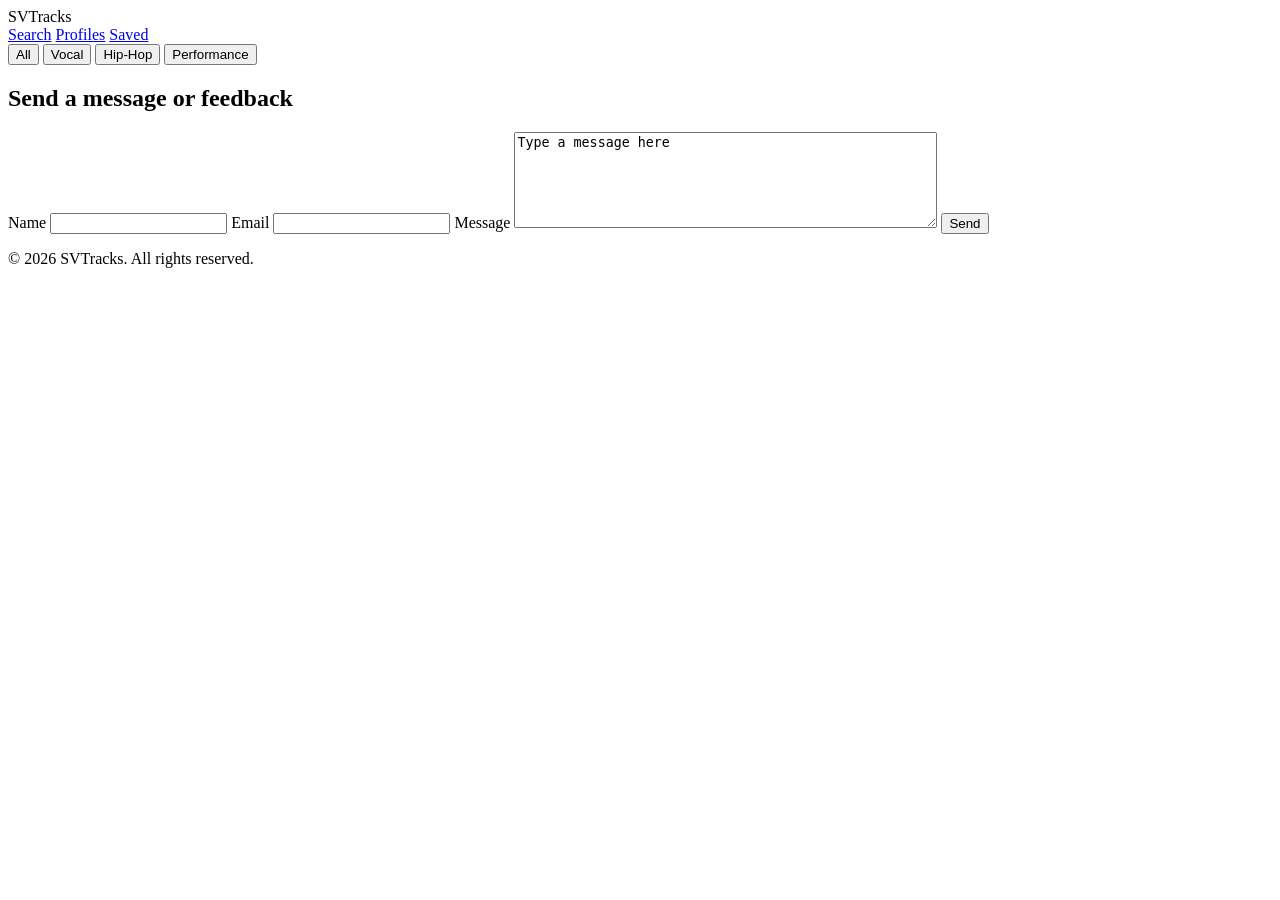
==== members.html @ c300aa30 "feat: add HTML structure for all three pages" ====
<!DOCTYPE html>
<html lang="en">
<head>
  <meta charset="UTF-8">
  <meta name="viewport" content="width=device-width, initial-scale=1.0">
  <title>Profiles - SVTracks</title>
  <link rel="stylesheet" href="css/style.css">
</head>
<body>
  <header>
     <nav>
      <span class="nav__logo">SVTracks</span>
      <div class="nav__links">
        <a href="index.html">Search</a>
        <a href="members.html">Profiles</a>
        <a href="tracklist.html">Saved</a>
      </div>
    </nav>
  </header>

  <main>

    <section>
      <div class="filters">
        <button type="button" class="filter__btn" data-filter="all">All</button>
        <button type="button" class="filter__btn" data-filter="vocal">Vocal</button>
        <button type="button" class="filter__btn" data-filter="hiphop">Hip-Hop</button>
        <button type="button" class="filter__btn" data-filter="performance">Performance</button>
      </div>

      <div id="members-grid"></div>
    </section>
    <section>
      <form id="contact-form">
        <h2>Send a message or feedback</h2>
        <label for="name-input">Name</label>
        <input id="name-input" type="text" name="name" required minlength="2" autocomplete="name">
        <label for="email-input">Email</label>
        <input id="email-input" type="email" name="email" required autocomplete="email">
        <label for="message-input">Message</label>
        <textarea id="message-input" rows="6" cols="50" required>Type a message here</textarea>

        <p id="contact-error" hidden></p>

        <button type="submit">Send</button>
      </form>
    </section>

  </main>

  <footer>
    <!-- footer content -->
     <p>&copy; 2026 SVTracks. All rights reserved.</p>
  </footer>

  <script type="module" src="js/members.js"></script>
</body>
</html>
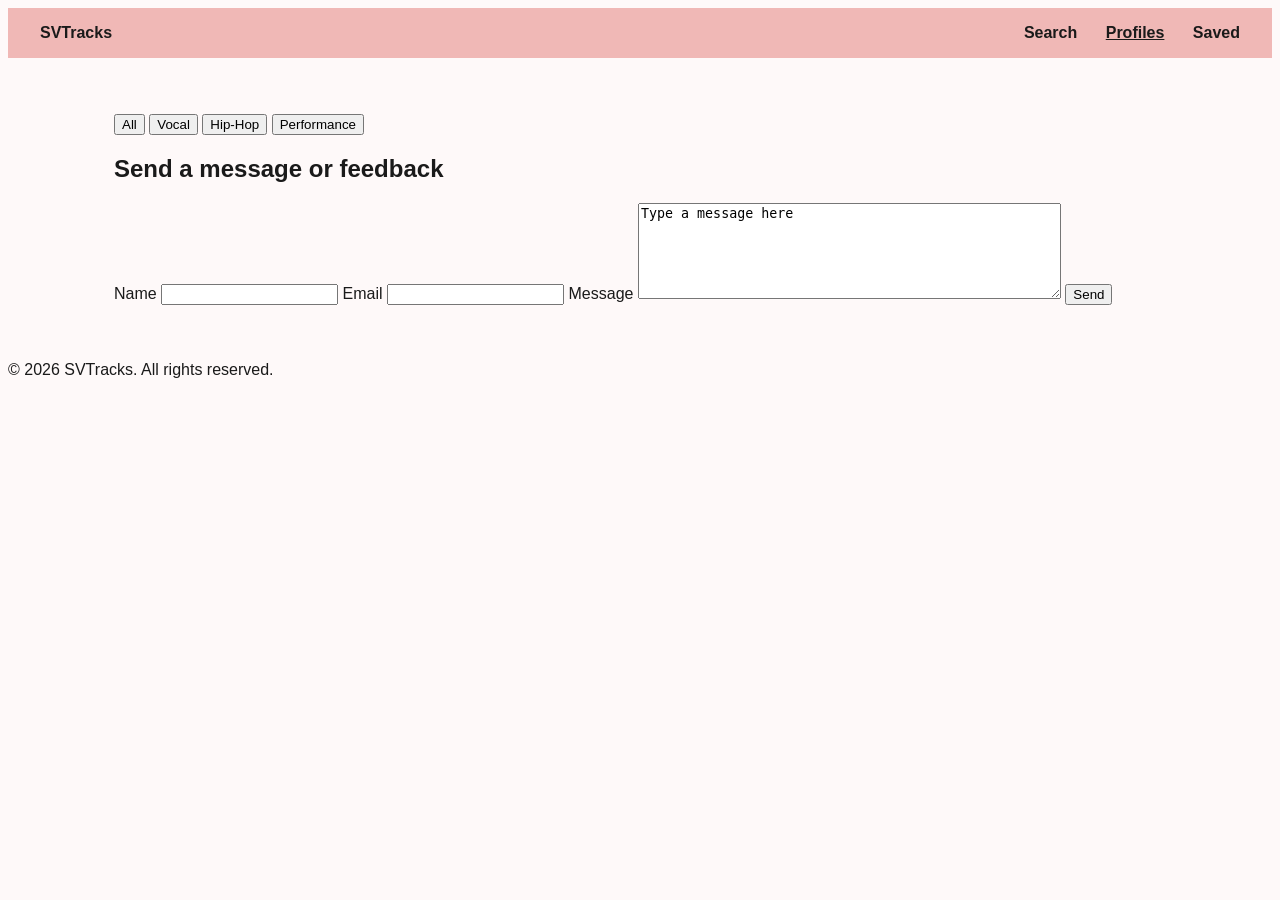
==== commit 2552a819: "style: add navbar, search form, filter pills and cards CSS" ====
--- a/members.html
+++ b/members.html
@@ -12,7 +12,7 @@
       <span class="nav__logo">SVTracks</span>
       <div class="nav__links">
         <a href="index.html">Search</a>
-        <a href="members.html">Profiles</a>
+        <a href="members.html" class="active">Profiles</a>
         <a href="tracklist.html">Saved</a>
       </div>
     </nav>
--- a/css/style.css
+++ b/css/style.css
@@ -0,0 +1,182 @@
+/* ===== custom properties ===== */
+:root {
+  --color-rosequartz: #F7CAC9;
+  --color-serenity: #91A8D0;
+}
+/* ===== reset ===== */
+*,
+*::before,
+*::after {
+  box-sizing: border-box;
+}
+
+body {
+  background-color: #fef9f9;
+  font-family: sans-serif;
+  color: #1a1a1a;
+}
+/* ===== header ===== */
+nav {
+  background-color: #f0b8b6;
+  padding: 1rem 2rem;
+  font-weight: bold;
+  display: flex;
+  justify-content: space-between;
+  align-items: center;
+}
+/* ===== nav — use Flexbox here ===== */
+.nav__links a{
+  color: #1a1a1a;
+  text-decoration: none;
+  font-weight: bold;
+  margin-left: 1.5rem;
+}
+.nav__links a:hover {
+  color: var(--color-serenity);
+}
+.nav__links a.active {
+  text-decoration: underline;
+}
+/* ===== members page ===== */
+
+/* ===== main ===== */
+main {
+  width: 100%;
+  max-width: 1100px;
+  margin: 2rem auto;
+  padding: 1.5rem;
+}
+/* ===== form ===== */
+#search-form {
+  display: flex;
+  align-items: center;
+  gap: 0.5rem;
+  flex-wrap: wrap;
+  margin-bottom: 1rem;
+}
+#searchbar, #sort-select {
+  padding: 0.5rem 1rem;
+  border: 1.5px solid var(--color-serenity);
+  border-radius: 20px;
+  font-size: 0.95rem;
+  outline: var(--color-rosequartz);
+  background-color: white;
+  transition: all 0.2s ease;
+}
+#searchbar {
+  flex: 1;
+}
+#searchbar:hover, #sort-select:hover {
+  box-shadow: 0 8px 16px rgba(0, 0, 0, 0.2);
+  transform: translateY(-4px);
+} 
+#search-form button {
+  padding: 0.5rem 1.25rem;
+  background-color: var(--color-serenity);
+  color: white;
+  border: none;
+  border-radius: 20px;
+  font-size: 0.95rem;
+  cursor: pointer;
+  font-weight: bold;
+  transition: all 0.2s ease;
+}
+#search-form button:hover {
+  box-shadow: 0 8px 16px rgba(0, 0, 0, 0.2);
+  transform: translateY(-4px);
+}
+.filter__pill {
+  display: inline-block;
+  padding: 0.3rem 0.9rem;
+  border-radius: 20px;
+  border: 1.5px solid var(--color-serenity);
+  cursor: pointer;
+  font-size: 0.85rem;
+  color: var(--color-serenity);
+  transition: all 0.2s ease;
+}
+.filter__pill input[type="radio"] {
+  display: none;
+}
+.filter__pill:has(input:checked) {
+  background-color: var(--color-serenity);
+  color: white;
+}
+.filter__pill:hover {
+  background-color: var(--color-serenity);
+  color: white;
+  box-shadow: 0 8px 16px rgba(0, 0, 0, 0.2);
+  transform: translateY(-4px);
+}
+/* ===== results grid — use CSS Grid here ===== */
+.cards-grid {
+  display: grid;
+  grid-template-columns: repeat(3, 1fr);
+  gap: 1.5rem;
+  margin-top: 1rem;
+}
+/* ===== card ===== */
+.card {
+  background-color: white;
+  border-radius: 12px;
+  overflow: hidden;
+  box-shadow: 0 2px 8px rgba(0, 0, 0, 0.1);
+  transition: all 0.2s ease;
+}
+.card img {
+  width: 100%;
+  display: block;
+}
+.card h3 {
+  font-size: 1rem;
+  font-weight: bold;
+  margin-bottom: 0.25rem;
+}
+.card p {
+  font-size: 0.85rem;
+  color: #777;
+}
+.card:hover {
+  transform: translateY(-4px);
+  box-shadow: 0 8px 16px rgba(0, 0, 0, 0.15);
+}
+.card__body {
+  padding: 0.75rem 1rem;
+}
+.card button {
+  margin-top: 0.5rem;
+  padding: 0.4rem 1rem;
+  background-color: var(--color-rosequartz);
+  border: none;
+  border-radius: 20px;
+  cursor: pointer;
+  font-size: 0.85rem;
+  font-weight: bold;
+  transition: all 0.2s ease;
+}
+.card button:hover {
+  background-color: var(--color-serenity);
+  color: white;
+}
+.card {
+  display: flex;
+  flex-direction: column;
+}
+
+.card__body {
+  flex: 1;
+}
+/* ===== saved grid — use CSS Grid here ===== */
+
+/* ===== loading & error states ===== */
+
+/* ===== footer ===== */
+
+/* ===== responsive ===== */
+@media (max-width: 600px) {
+  /* mobile */
+}
+
+@media (min-width: 1024px) {
+  /* desktop */
+}
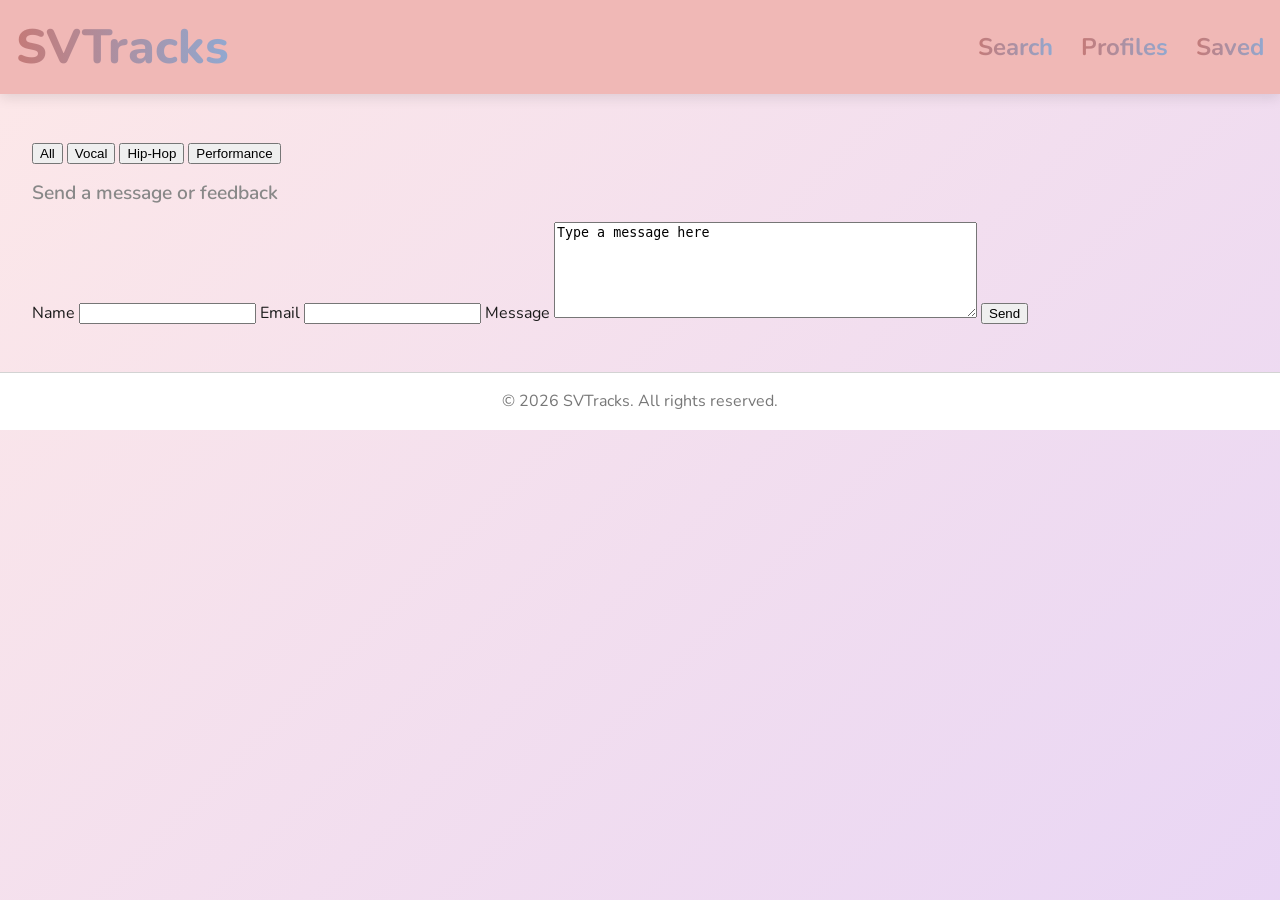
==== commit 4260b9ef: "style: add animations, gradient text, fonts and navbar polish" ====
--- a/members.html
+++ b/members.html
@@ -5,6 +5,7 @@
   <meta name="viewport" content="width=device-width, initial-scale=1.0">
   <title>Profiles - SVTracks</title>
   <link rel="stylesheet" href="css/style.css">
+  <link href="https://fonts.googleapis.com/css2?family=Nunito:wght@400;600;700;800&display=swap" rel="stylesheet">
 </head>
 <body>
   <header>
--- a/css/style.css
+++ b/css/style.css
@@ -12,27 +12,69 @@
 
 body {
   background-color: #fef9f9;
-  font-family: sans-serif;
+  font-family: 'Nunito', sans-serif;
   color: #1a1a1a;
+  margin: 0;
+  background: linear-gradient(135deg, #fde8e8, #e8d5f5, #c5daf0, #fde8e8);
+  background-size: 400% 400%;
+  animation: gradientShift 6s ease infinite;
+}
+@keyframes gradientShift {
+  0% {background-position: 0% 50%; }
+  50% {background-position: 100% 50%; }
+  100% {background-position: 0% 50%; }
+}
+h1 {
+  font-size: 2.8rem;
+  font-weight: 800;
+  background: linear-gradient(to right, #c47a78, #91A8D0);
+  -webkit-background-clip: text;
+  -webkit-text-fill-color: transparent;
+  background-size: 200% auto;
+  animation: shimmer 3s linear infinite;
+}
+@keyframes shimmer {
+  to { background-position: 200% center; }
+}
+h2 {
+  font-size: 1.2rem;
+  font-weight: 600;
+  color: #888;
 }
 /* ===== header ===== */
 nav {
   background-color: #f0b8b6;
-  padding: 1rem 2rem;
+  padding: 0.87rem 1rem;
   font-weight: bold;
   display: flex;
   justify-content: space-between;
   align-items: center;
+  box-shadow: 0 4px 12px rgba(0, 0, 0, 0.1);
 }
 /* ===== nav — use Flexbox here ===== */
+.nav__logo {
+  font-size: 3rem;
+  font-weight: 800;
+  background: linear-gradient(to right, #c47a78, #91A8D0);
+  -webkit-background-clip: text;
+  -webkit-text-fill-color: transparent;
+}
 .nav__links a{
   color: #1a1a1a;
   text-decoration: none;
-  font-weight: bold;
+  font-weight: 700;
+  font-size: 1.5rem;
   margin-left: 1.5rem;
+  transition: all 0.2s ease;
+  background: linear-gradient(to right, #c47a78, #91A8D0);
+  -webkit-background-clip: text;
+  -webkit-text-fill-color: transparent;
+  display: inline-block;
 }
 .nav__links a:hover {
   color: var(--color-serenity);
+  transform: translateY(-2px);
+  display: inline-block;
 }
 .nav__links a.active {
   text-decoration: underline;
@@ -42,9 +84,14 @@
 /* ===== main ===== */
 main {
   width: 100%;
-  max-width: 1100px;
+  max-width: 1400px;
   margin: 2rem auto;
-  padding: 1.5rem;
+  padding: 1rem 2rem;
+  animation: fadeIn 1s ease;
+}
+@keyframes fadeIn {
+  from { opacity: 0; transform: translateY(20px); }
+  to { opacity: 1; transform: translateY(0); }
 }
 /* ===== form ===== */
 #search-form {
@@ -122,6 +169,8 @@
   overflow: hidden;
   box-shadow: 0 2px 8px rgba(0, 0, 0, 0.1);
   transition: all 0.2s ease;
+  display: flex;
+  flex-direction: column;
 }
 .card img {
   width: 100%;
@@ -139,9 +188,15 @@
 .card:hover {
   transform: translateY(-4px);
   box-shadow: 0 8px 16px rgba(0, 0, 0, 0.15);
+  animation: float 1.5s ease infinite;
+}
+@keyframes float {
+  0%, 100% { transform: translateY(0); }
+  50% { transform: translateY(-6px); }
 }
 .card__body {
   padding: 0.75rem 1rem;
+  flex: 1;
 }
 .card button {
   margin-top: 0.5rem;
@@ -158,20 +213,18 @@
   background-color: var(--color-serenity);
   color: white;
 }
-.card {
-  display: flex;
-  flex-direction: column;
-}
-
-.card__body {
-  flex: 1;
-}
 /* ===== saved grid — use CSS Grid here ===== */
 
 /* ===== loading & error states ===== */
 
 /* ===== footer ===== */
-
+footer {
+  background-color: white;
+  border-top: 1px solid lightgrey;
+  text-align: center;
+  padding: 0.10rem;
+  color: #777;
+}
 /* ===== responsive ===== */
 @media (max-width: 600px) {
   /* mobile */
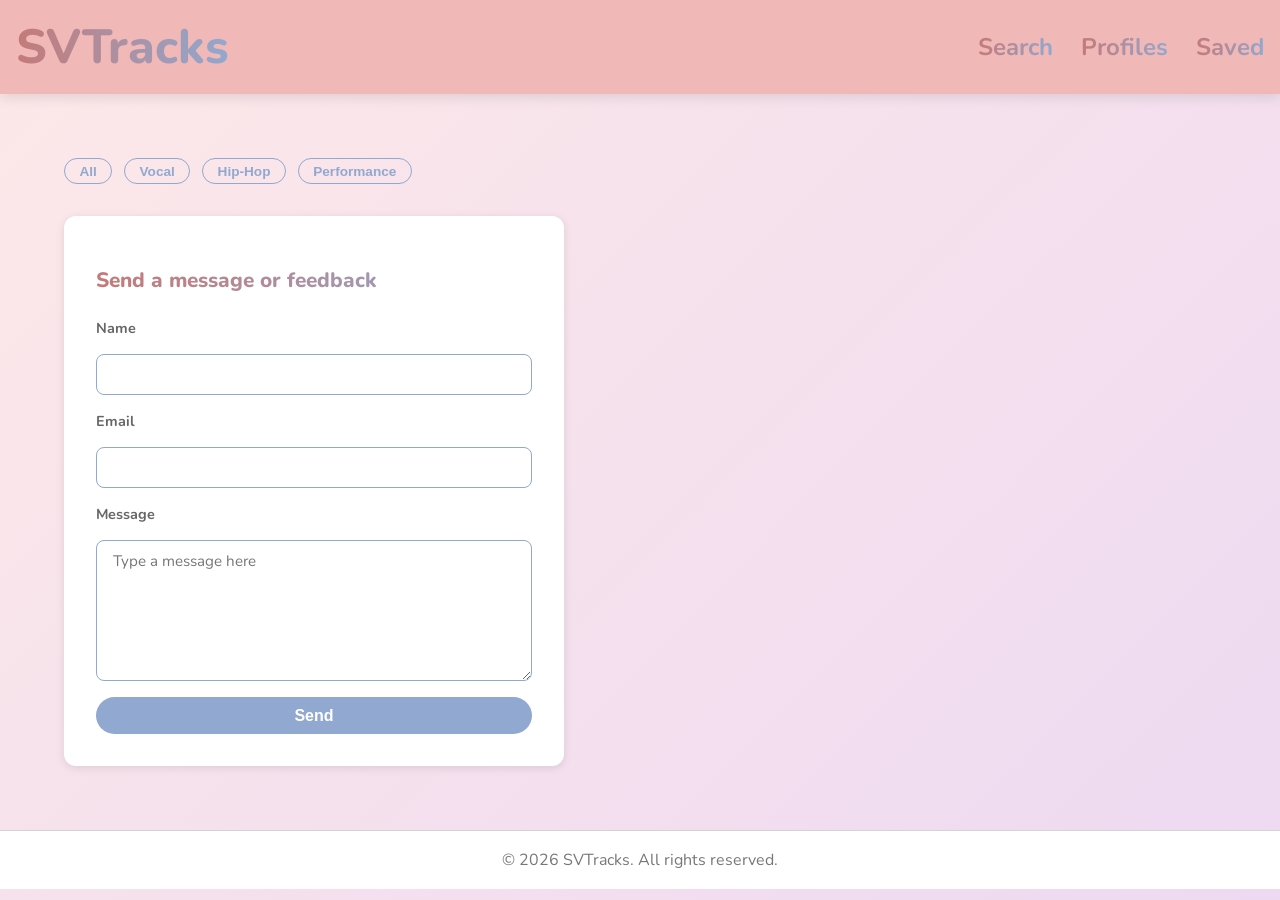
==== commit 1b70ad8b: "style: add members page, contact form, loading states and responsive CSS" ====
--- a/members.html
+++ b/members.html
@@ -39,7 +39,7 @@
         <label for="email-input">Email</label>
         <input id="email-input" type="email" name="email" required autocomplete="email">
         <label for="message-input">Message</label>
-        <textarea id="message-input" rows="6" cols="50" required>Type a message here</textarea>
+        <textarea id="message-input" rows="6" placeholder="Type a message here" required></textarea>
 
         <p id="contact-error" hidden></p>
 
--- a/css/style.css
+++ b/css/style.css
@@ -80,7 +80,24 @@
   text-decoration: underline;
 }
 /* ===== members page ===== */
-
+.filter__btn {
+  padding: 0.3rem 0.9rem;
+  border-radius: 20px;
+  border: 1px solid var(--color-serenity);
+  cursor: pointer;
+  font-size: 0.85rem;
+  color: var(--color-serenity);
+  background: transparent;
+  font-weight: 600;
+  transition: all 0.2s ease;
+  margin-right: 0.5rem;
+}
+.filter__btn:hover {
+  background-color: var(--color-serenity);
+  color: white;
+  transform: translateY(-2px);
+  box-shadow: 0 6px 12px rgba(0, 0, 0, 0.15);
+}
 /* ===== main ===== */
 main {
   width: 100%;
@@ -155,6 +172,56 @@
   box-shadow: 0 8px 16px rgba(0, 0, 0, 0.2);
   transform: translateY(-4px);
 }
+#contact-form {
+  display: flex;
+  flex-direction: column;
+  gap: 1rem;
+  max-width: 500px;
+  margin-top: 2rem;
+  background: white;
+  padding: 2rem;
+  border-radius: 12px;
+  box-shadow: 0 2px 8px rgba(0, 0, 0, 0.1);
+}
+#contact-form input,
+#contact-form textarea {
+  padding: 0.6rem 1rem;
+  border: 1.5px solid var(--color-serenity);
+  border-radius: 8px;
+  font-size: 0.95rem;
+  font-family: 'Nunito', sans-serif;
+  outline: none;
+  width: 100%;
+}
+#contact-form button {
+  padding: 0.6rem 1.5rem;
+  background-color: var(--color-serenity);
+  color: white;
+  border: none;
+  border-radius: 20px;
+  font-size: 1rem;
+  font-weight: 700;
+  cursor: pointer;
+  transition: all 0.2s ease;
+  width: 100%;
+}
+#contact-form button:hover {
+  transform: translateY(-2px);
+  box-shadow: 0 6px 12px rgba(0, 0, 0, 0.15);
+}
+#contact-form h2 {
+  font-size: 1.3rem;
+  font-weight: 800;
+  background: linear-gradient(to right, #c47a78, #91A8D0);
+  -webkit-background-clip: text;
+  -webkit-text-fill-color: transparent;
+  margin-bottom: 0.5rem;
+}
+#contact-form label {
+  font-weight: 700;
+  font-size: 0.9rem;
+  color: #666;
+}
 /* ===== results grid — use CSS Grid here ===== */
 .cards-grid {
   display: grid;
@@ -214,9 +281,37 @@
   color: white;
 }
 /* ===== saved grid — use CSS Grid here ===== */
-
+#tracklist-grid {
+  display: flex;
+  flex-direction: column;
+  gap: 1rem;
+  margin-top: 1.5rem;
+}
+#saved-empty {
+  text-align: center;
+  color: #aaa;
+  font-size: 1.1rem;
+  margin-top: 3rem;
+}
 /* ===== loading & error states ===== */
-
+#loading-msg {
+  text-align: center;
+  font-size: 1.1rem;
+  color: var(--color-serenity);
+  font-weight: 600;
+  margin: 2rem 0;
+  animation: fadeIn 0.5s ease;
+}
+#error-msg {
+  text-align: center;
+  font-size: 1rem;
+  color: #c47a78;
+  font-weight: 600;
+  margin: 2rem 0;
+  background: #fde8e8;
+  padding: 1rem;
+  border-radius: 8px;
+}
 /* ===== footer ===== */
 footer {
   background-color: white;
@@ -228,8 +323,37 @@
 /* ===== responsive ===== */
 @media (max-width: 600px) {
   /* mobile */
+  nav {
+    flex-direction: column;
+    gap: 1rem;
+    text-align: center;
+  }
+  .nav__links a {
+    margin-left: 0.75rem;
+  }
+  main {
+    padding: 1rem;
+  }
+  .cards-grid {
+    grid-template-columns: 1fr;
+  }
+  h1 {
+    font-size: 1.8rem;
+  }
+  #search-form {
+    flex-direction: column;
+  }
+  #search-bar {
+    width: 100%;
+  }
 }
 
 @media (min-width: 1024px) {
   /* desktop */
-}
+  .cards-grid {
+    grid-template-columns: repeat(3, 1fr);
+  }
+  main {
+    padding: 2rem 4rem;
+  }
+}
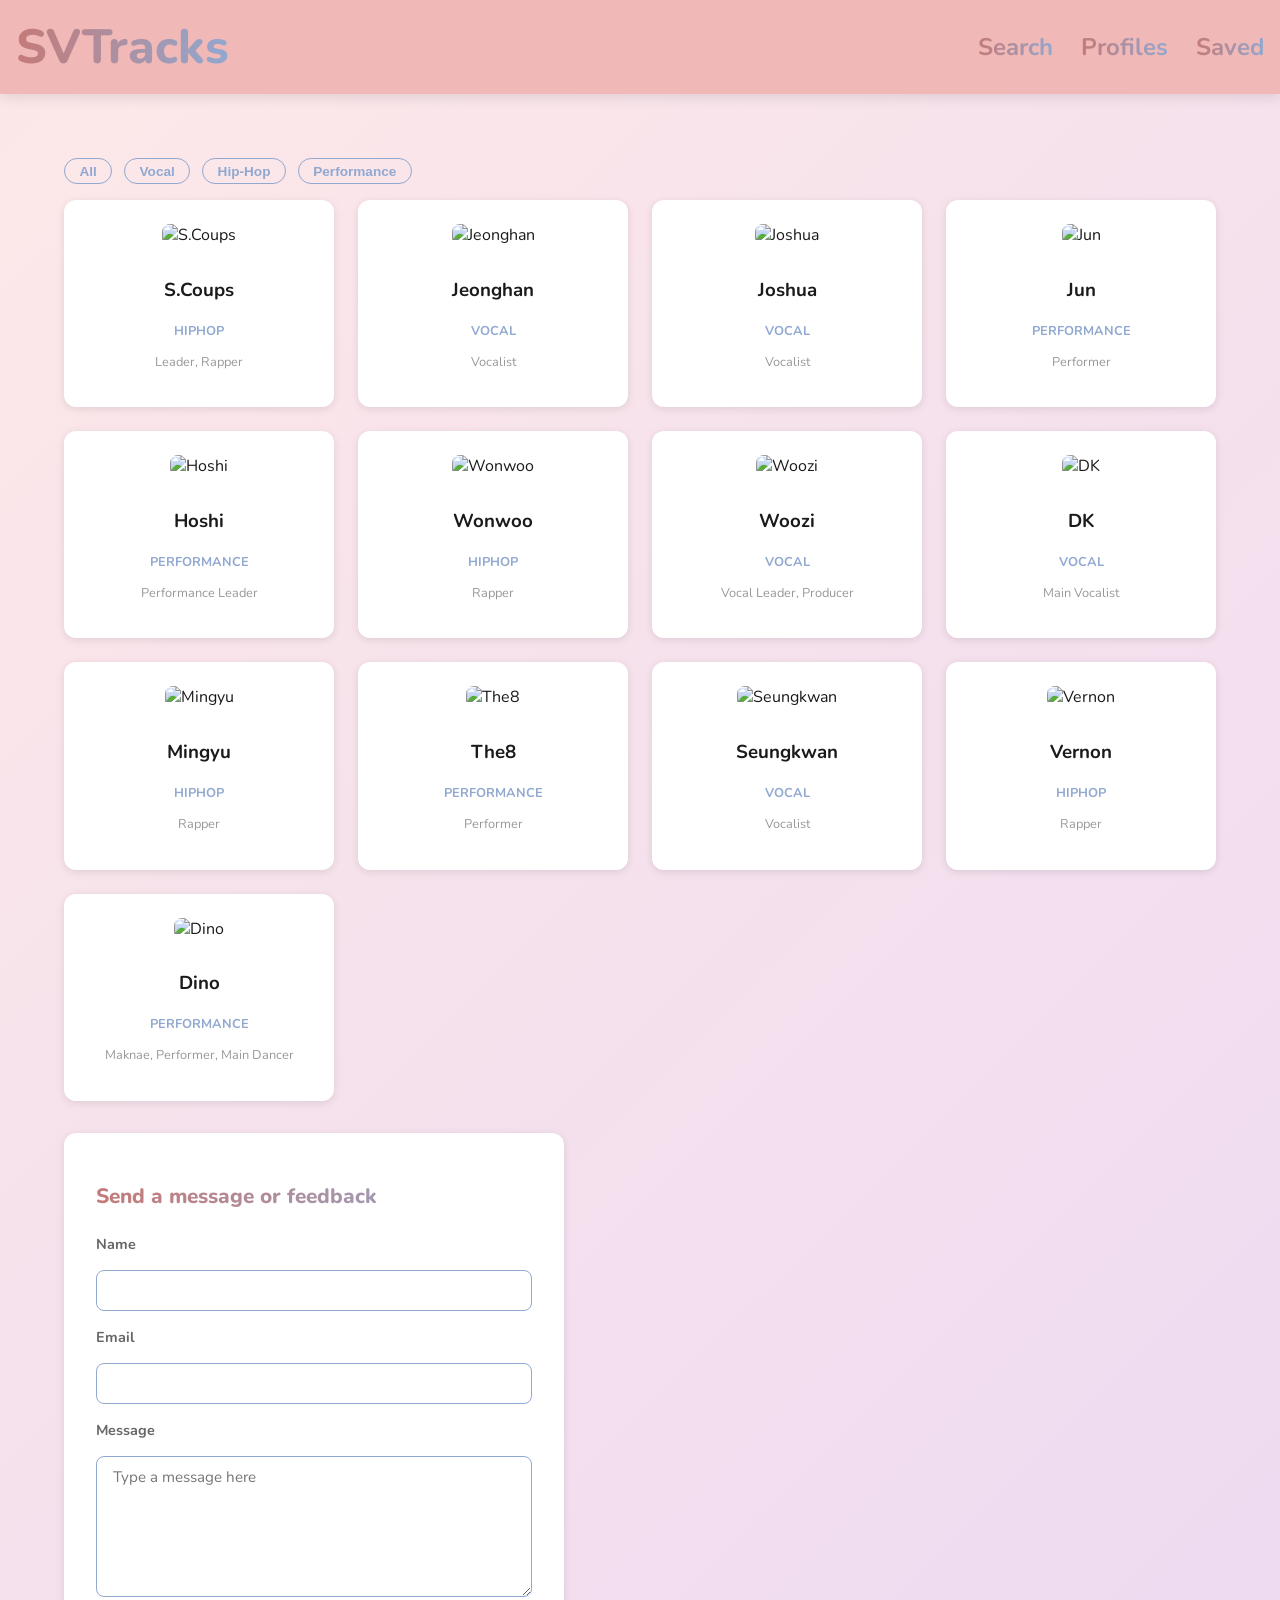
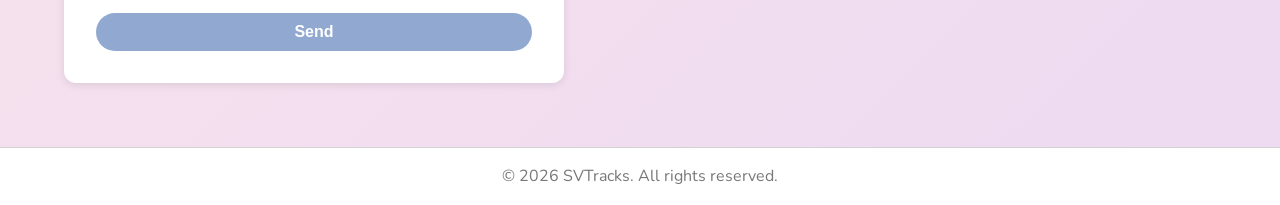
==== commit 47b4a97c: "feat: add floating animations, member photos and Formspree contact form" ====
--- a/members.html
+++ b/members.html
@@ -8,6 +8,15 @@
   <link href="https://fonts.googleapis.com/css2?family=Nunito:wght@400;600;700;800&display=swap" rel="stylesheet">
 </head>
 <body>
+  <div class="floating-notes">
+    <span class="note" style="left:5%; animation-delay:0s;">🎵</span>
+    <span class="note" style="left:15%; animation-delay:1s;">🎶</span>
+    <span class="note" style="left:30%; animation-delay:2s;">🎵</span>
+    <span class="note" style="left:50%; animation-delay:0.5s;">⭐</span>
+    <span class="note" style="left:65%; animation-delay:1.5s;">🎶</span>
+    <span class="note" style="left:80%; animation-delay:3s;">🎵</span>
+    <span class="note" style="left:90%; animation-delay:2.5s;">💙</span>
+  </div>
   <header>
      <nav>
       <span class="nav__logo">SVTracks</span>
@@ -32,7 +41,7 @@
       <div id="members-grid"></div>
     </section>
     <section>
-      <form id="contact-form">
+      <form id="contact-form" action="https://formspree.io/f/xnjyraka" method="POST">
         <h2>Send a message or feedback</h2>
         <label for="name-input">Name</label>
         <input id="name-input" type="text" name="name" required minlength="2" autocomplete="name">
--- a/css/style.css
+++ b/css/style.css
@@ -40,6 +40,31 @@
   font-size: 1.2rem;
   font-weight: 600;
   color: #888;
+}
+/* ===== floating music notes animation ===== */
+.floating-notes {
+  position: fixed;
+  top: 0;
+  left: 0;
+  width: 100%;
+  height: 100%;
+  pointer-events: none;
+  z-index: 0;
+  overflow: hidden;
+}
+
+.note {
+  position: absolute;
+  font-size: 1.5rem;
+  opacity: 0;
+  animation: floatUp 6s ease-in infinite;
+}
+
+@keyframes floatUp {
+  0% { opacity: 0; transform: translateY(100vh) rotate(0deg); }
+  10% { opacity: 0.6; }
+  90% { opacity: 0.6; }
+  100% { opacity: 0; transform: translateY(-100px) rotate(360deg); }
 }
 /* ===== header ===== */
 nav {
@@ -97,6 +122,62 @@
   color: white;
   transform: translateY(-2px);
   box-shadow: 0 6px 12px rgba(0, 0, 0, 0.15);
+}
+#members-grid {
+  display: grid;
+  grid-template-columns: repeat(4, 1fr);
+  gap: 1.5rem;
+  margin-top: 1rem;
+  margin-bottom: 2rem;
+}
+
+.member-card {
+  background: white;
+  border-radius: 12px;
+  padding: 1.5rem;
+  text-align: center;
+  box-shadow: 0 2px 8px rgba(0, 0, 0, 0.1);
+  transition: all 0.2s ease;
+}
+
+.member-card:hover {
+  transform: translateY(-4px);
+  box-shadow: 0 8px 16px rgba(0, 0, 0, 0.15);
+}
+
+.member-card__avatar {
+  width: 60px;
+  height: 60px;
+  border-radius: 50%;
+  background: linear-gradient(135deg, var(--color-rosequartz), var(--color-serenity));
+  display: flex;
+  align-items: center;
+  justify-content: center;
+  font-size: 1.5rem;
+  font-weight: 800;
+  color: white;
+  margin: 0 auto 1rem;
+}
+
+.member-unit {
+  font-size: 0.8rem;
+  color: var(--color-serenity);
+  font-weight: 700;
+  text-transform: uppercase;
+  margin: 0.25rem 0;
+}
+
+.member-role {
+  font-size: 0.8rem;
+  color: #999;
+}
+.member-card__photo {
+  width: 100%;
+  height: 300px;
+  object-fit: cover;
+  object-position: top;
+  border-radius: 8px;
+  margin-bottom: 0.75rem;
 }
 /* ===== main ===== */
 main {
@@ -229,6 +310,12 @@
   gap: 1.5rem;
   margin-top: 1rem;
 }
+#results-grid {
+  display: grid;
+  grid-template-columns: repeat(3, 1fr);
+  gap: 1.5rem;
+  margin-top: 1rem;
+}
 /* ===== card ===== */
 .card {
   background-color: white;
@@ -280,18 +367,81 @@
   background-color: var(--color-serenity);
   color: white;
 }
+audio {
+  width: 100%;
+  height: 36px;
+  margin: 0.5rem 0;
+  border-radius: 20px;
+  outline: none;
+}
+
+audio::-webkit-media-controls-panel {
+  background-color: var(--color-rosequartz);
+  border-radius: 20px;
+}
+
+audio::-webkit-media-controls-play-button {
+  background-color: var(--color-serenity);
+  border-radius: 50%;
+}
+.star-rating span {
+  color: #ccc;
+  font-size: 1.3rem;
+  cursor: pointer;
+  transition: color 0.2s ease;
+}
+.star-rating {
+  display: flex;
+  gap: 0.2rem;
+  margin: 0.5rem 0;
+}
+
 /* ===== saved grid — use CSS Grid here ===== */
 #tracklist-grid {
-  display: flex;
-  flex-direction: column;
-  gap: 1rem;
-  margin-top: 1.5rem;
+  display: grid;
+  grid-template-columns: repeat(3, 1fr);
+  gap: 1.5rem;
+  margin-top: 1rem;
+}
+#tracklist-grid .card img {
+  width: 100%;
+  height: 250px;
+  object-fit: cover;
+  object-position: center;
 }
 #saved-empty {
   text-align: center;
   color: #aaa;
   font-size: 1.1rem;
   margin-top: 3rem;
+}
+.note-input {
+  width: 100%;
+  padding: 0.5rem;
+  border: 1.5px solid var(--color-serenity);
+  border-radius: 8px;
+  font-family: 'Nunito', sans-serif;
+  font-size: 0.85rem;
+  resize: vertical;
+  margin-top: 0.5rem;
+}
+
+.remove-btn {
+  margin-top: 0.5rem;
+  padding: 0.4rem 1rem;
+  background-color: #ffeded;
+  border: 1.5px solid #f7a8a8;
+  border-radius: 20px;
+  cursor: pointer;
+  font-size: 0.85rem;
+  color: #c47a78;
+  font-weight: bold;
+  transition: all 0.2s ease;
+}
+
+.remove-btn:hover {
+  background-color: #c47a78;
+  color: white;
 }
 /* ===== loading & error states ===== */
 #loading-msg {
